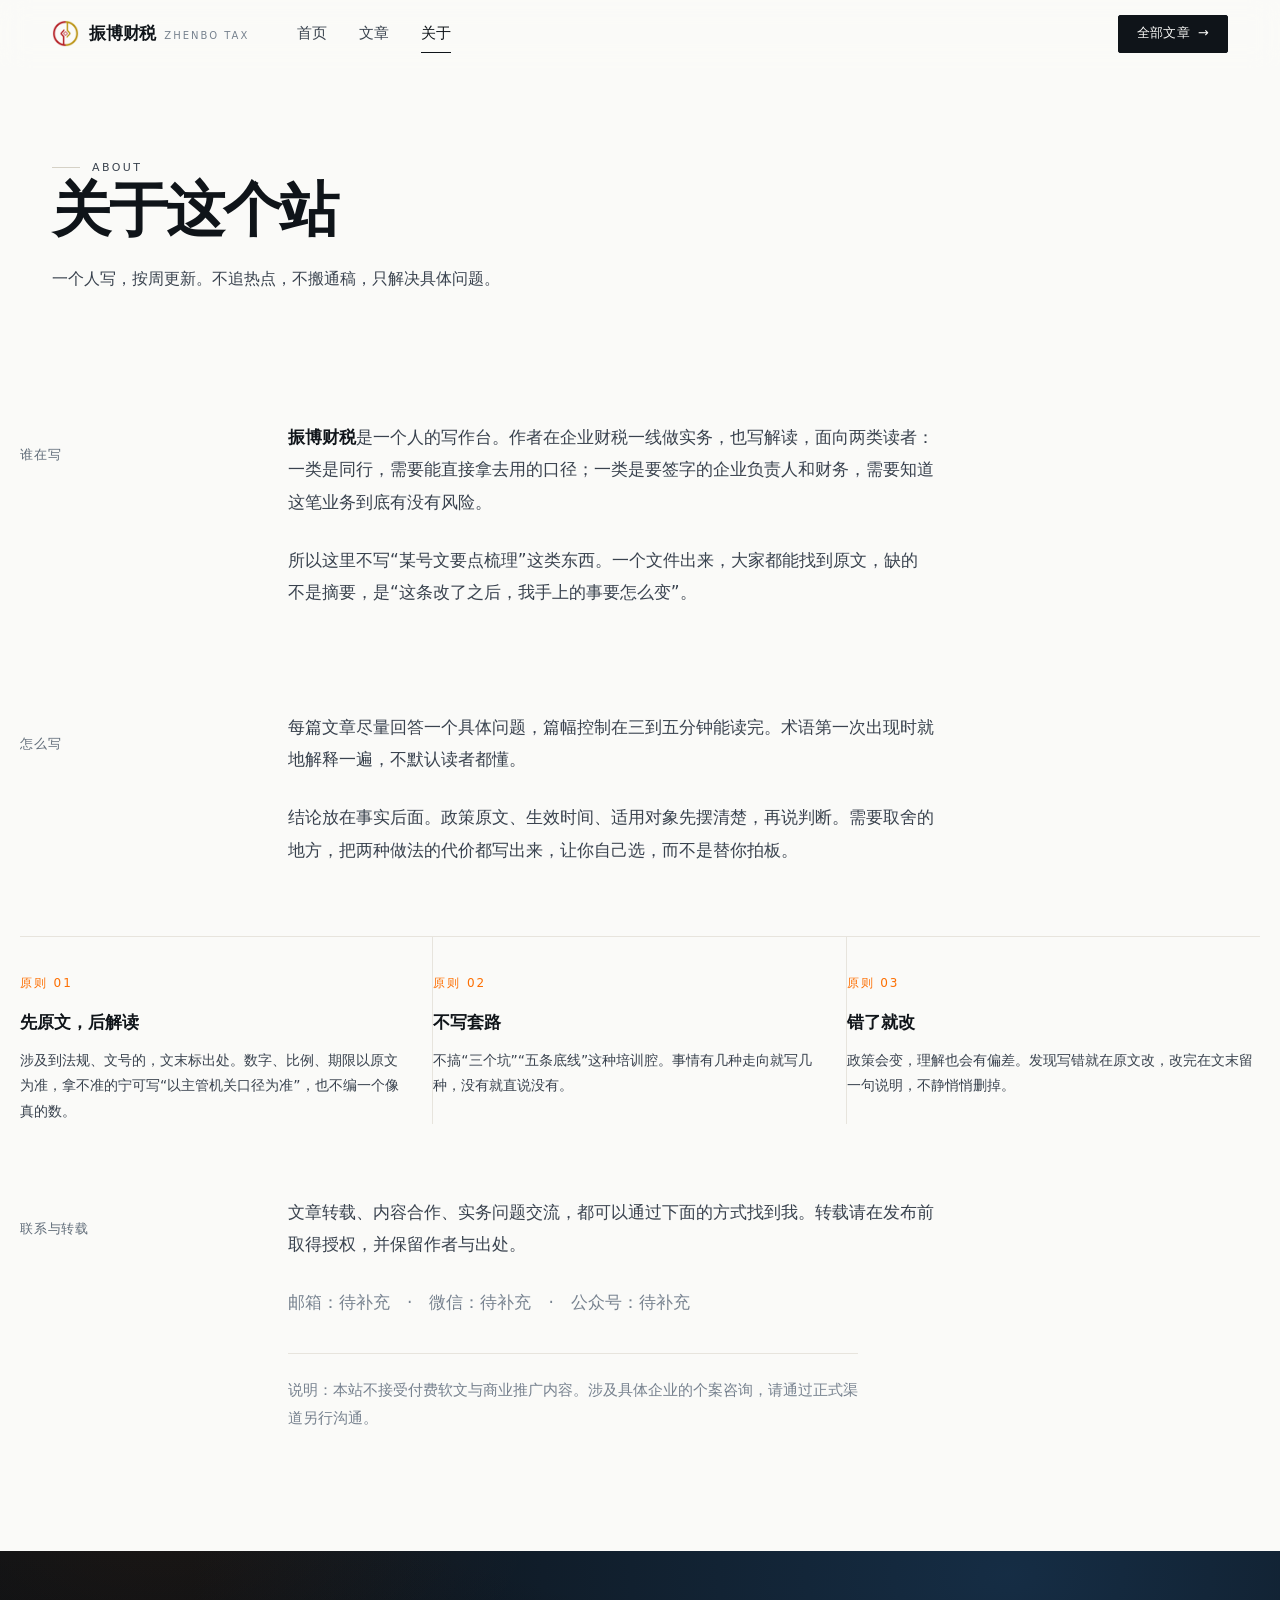
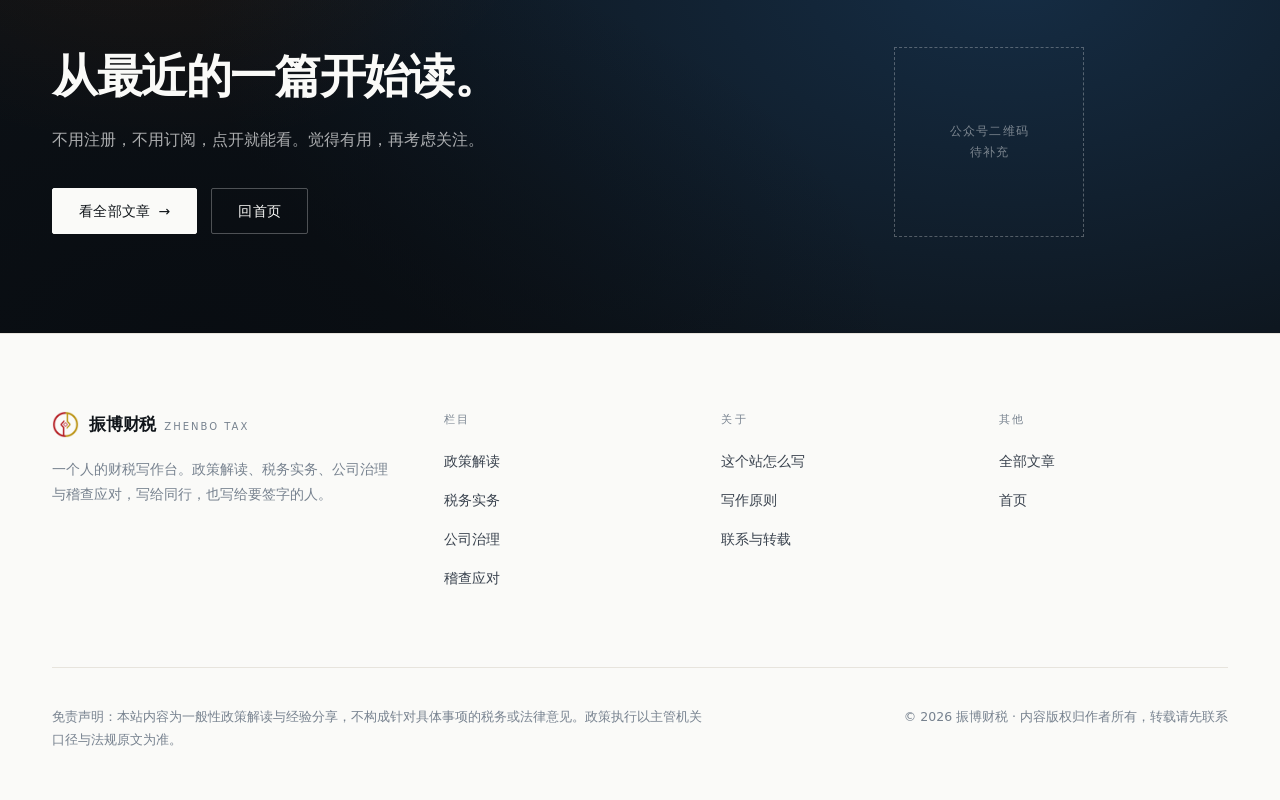
==== about.html @ f6f030d8 "Add files via upload" ====
<!DOCTYPE html>
<html lang="zh-CN">
<head>
<meta charset="UTF-8">
<meta name="viewport" content="width=device-width, initial-scale=1">
<title>关于 · 振博财税</title>
<meta name="description" content="振博财税是一个人的财税写作台。写什么、怎么写、为什么这么写。">
<meta name="theme-color" content="#FAFAF8">
<link rel="stylesheet" href="style.css">
<link rel="icon" type="image/png" href="bin/logo.png">
</head>
<body>

<header class="nav" id="nav">
  <div class="wrap nav-in">
    <a class="brand" href="index.html" aria-label="振博财税首页">
      <img class="brand-mark" src="bin/logo.png" alt="" width="26" height="26" decoding="async">
      <span class="brand-text">振博财税<em>Zhenbo Tax</em></span>
    </a>
    <nav class="nav-links" id="navLinks" aria-label="主导航">
      <a href="index.html">首页</a>
      <a href="articles.html">文章</a>
      <a href="about.html" class="is-active">关于</a>
    </nav>
    <div class="nav-act">
      <a class="btn btn-sm" href="articles.html">全部文章<span class="arw" aria-hidden="true">→</span></a>
      <button class="burger" id="burger" aria-label="打开菜单" aria-expanded="false" aria-controls="navLinks">
        <span></span><span></span>
      </button>
    </div>
  </div>
</header>

<main>
  <section class="page-head">
    <div class="wrap">
      <p class="eyebrow">About</p>
      <h1>关于这个站</h1>
      <p>一个人写，按周更新。不追热点，不搬通稿，只解决具体问题。</p>
    </div>
  </section>

  <div class="wrap section-tight">
    <div class="about-grid">
      <p class="sec-label">谁在写</p>
      <div class="about-body">
        <p><strong>振博财税</strong>是一个人的写作台。作者在企业财税一线做实务，也写解读，面向两类读者：一类是同行，需要能直接拿去用的口径；一类是要签字的企业负责人和财务，需要知道这笔业务到底有没有风险。</p>
        <p>所以这里不写“某号文要点梳理”这类东西。一个文件出来，大家都能找到原文，缺的不是摘要，是“这条改了之后，我手上的事要怎么变”。</p>
      </div>
    </div>

    <div class="about-grid" style="margin-top:56px;">
      <p class="sec-label">怎么写</p>
      <div class="about-body">
        <p>每篇文章尽量回答一个具体问题，篇幅控制在三到五分钟能读完。术语第一次出现时就地解释一遍，不默认读者都懂。</p>
        <p>结论放在事实后面。政策原文、生效时间、适用对象先摆清楚，再说判断。需要取舍的地方，把两种做法的代价都写出来，让你自己选，而不是替你拍板。</p>
      </div>
    </div>

    <div class="rules">
      <div class="rule reveal">
        <p class="k">原则 01</p>
        <h3>先原文，后解读</h3>
        <p>涉及到法规、文号的，文末标出处。数字、比例、期限以原文为准，拿不准的宁可写“以主管机关口径为准”，也不编一个像真的数。</p>
      </div>
      <div class="rule reveal">
        <p class="k">原则 02</p>
        <h3>不写套路</h3>
        <p>不搞“三个坑”“五条底线”这种培训腔。事情有几种走向就写几种，没有就直说没有。</p>
      </div>
      <div class="rule reveal">
        <p class="k">原则 03</p>
        <h3>错了就改</h3>
        <p>政策会变，理解也会有偏差。发现写错就在原文改，改完在文末留一句说明，不静悄悄删掉。</p>
      </div>
    </div>
  </div>

  <div class="wrap section-tight" style="padding-top:0;">
    <div class="about-grid">
      <p class="sec-label">联系与转载</p>
      <div class="about-body">
        <p>文章转载、内容合作、实务问题交流，都可以通过下面的方式找到我。转载请在发布前取得授权，并保留作者与出处。</p>
        <p style="color:#77828F;">邮箱：待补充　·　微信：待补充　·　公众号：待补充</p>
        <p style="font-size:15px;color:#77828F;border-top:1px solid #E7E4DD;padding-top:22px;margin-top:34px;">说明：本站不接受付费软文与商业推广内容。涉及具体企业的个案咨询，请通过正式渠道另行沟通。</p>
      </div>
    </div>
  </div>

  <section class="cta">
    <div class="wrap cta-grid">
      <div>
        <h2>从最近的一篇开始读。</h2>
        <p>不用注册，不用订阅，点开就能看。觉得有用，再考虑关注。</p>
        <div class="hero-acts">
          <a class="btn" href="articles.html">看全部文章<span class="arw" aria-hidden="true">→</span></a>
          <a class="btn btn-ghost" href="index.html">回首页</a>
        </div>
      </div>
      <div>
        <div class="qr-slot">公众号二维码<br>待补充</div>
      </div>
    </div>
  </section>
</main>

<footer class="footer">
  <div class="wrap">
    <div class="foot-grid">
      <div class="foot-brand">
        <a class="brand" href="index.html">
          <img class="brand-mark" src="bin/logo.png" alt="" width="26" height="26" decoding="async">
          <span class="brand-text">振博财税<em>Zhenbo Tax</em></span>
        </a>
        <p>一个人的财税写作台。政策解读、税务实务、公司治理与稽查应对，写给同行，也写给要签字的人。</p>
      </div>
      <div class="foot-col">
        <h4>栏目</h4>
        <ul>
          <li><a href="articles.html">政策解读</a></li>
          <li><a href="articles.html">税务实务</a></li>
          <li><a href="articles.html">公司治理</a></li>
          <li><a href="articles.html">稽查应对</a></li>
        </ul>
      </div>
      <div class="foot-col">
        <h4>关于</h4>
        <ul>
          <li><a href="about.html">这个站怎么写</a></li>
          <li><a href="about.html">写作原则</a></li>
          <li><a href="about.html">联系与转载</a></li>
        </ul>
      </div>
      <div class="foot-col">
        <h4>其他</h4>
        <ul>
          <li><a href="articles.html">全部文章</a></li>
          <li><a href="index.html">首页</a></li>
        </ul>
      </div>
    </div>
    <div class="foot-bottom">
      <p class="disc">免责声明：本站内容为一般性政策解读与经验分享，不构成针对具体事项的税务或法律意见。政策执行以主管机关口径与法规原文为准。</p>
      <p>© 2026 振博财税 · 内容版权归作者所有，转载请先联系</p>
    </div>
  </div>
</footer>

<script src="script.js"></script>
</body>
</html>
---- style.css ----
/* ============================================================
   振博财税 · 设计系统
   风格参照字节跳动官网：全屏大字、超宽留白、硬边卡片、细线分隔
   零外部依赖：系统字体栈 + 本地 SVG，无 CDN
   ============================================================ */

:root {
  --ink: #0F1419;
  --ink-2: #39424E;
  --muted: #77828F;
  --paper: #FAFAF8;
  --white: #FFFFFF;
  --line: #E7E4DD;
  --line-2: #D5D1C6;
  --blue: #2E5D92;
  --blue-d: #1F456F;
  --orange: #FD6F02;
  --max: 1240px;
  --nav-h: 68px;
  --ease: cubic-bezier(.22, .61, .36, 1);
  --ease-out: cubic-bezier(.16, 1, .3, 1);
  --spring: cubic-bezier(.34, 1.56, .64, 1);
  --sans: "PingFang SC", "HarmonyOS Sans SC", "Source Han Sans SC", "Microsoft YaHei", system-ui, -apple-system, sans-serif;
  --serif: "Songti SC", "Noto Serif SC", "Source Han Serif SC", "SimSun", serif;
}

*, *::before, *::after { box-sizing: border-box; }

html {
  -webkit-text-size-adjust: 100%;
  scroll-behavior: smooth;
}

body {
  margin: 0;
  background: var(--paper);
  color: var(--ink);
  font-family: var(--sans);
  font-size: 16px;
  line-height: 1.75;
  -webkit-font-smoothing: antialiased;
  text-rendering: optimizeLegibility;
}

img { max-width: 100%; display: block; border: 0; }
a { color: inherit; text-decoration: none; }
button { font: inherit; color: inherit; }
::selection { background: var(--ink); color: var(--paper); }

/* 断行策略：标题均分两行，正文避免末行只剩一两个字（孤字行） */
h1, h2, h3, .sec-title, .read-title, .card h3 { text-wrap: balance; }
p, .lede, .sec-desc, .hero-lede, .page-head p, .cta p, .about-body p, .prose > p { text-wrap: pretty; }

.wrap { max-width: var(--max); margin: 0 auto; padding: 0 32px; }
.sr-only {
  position: absolute; width: 1px; height: 1px; padding: 0; margin: -1px;
  overflow: hidden; clip: rect(0 0 0 0); white-space: nowrap; border: 0;
}

/* ---------- 导航 ---------- */
.nav {
  position: fixed; inset: 0 0 auto 0; z-index: 90;
  height: var(--nav-h);
  background: rgba(250, 250, 248, .82);
  -webkit-backdrop-filter: saturate(180%) blur(14px);
  backdrop-filter: saturate(180%) blur(14px);
  border-bottom: 1px solid transparent;
  transition: border-color .3s var(--ease), background .3s var(--ease);
}
.nav.is-solid { border-bottom-color: var(--line); background: rgba(250, 250, 248, .95); }
.nav-in { height: 100%; display: flex; align-items: center; gap: 40px; }

.brand { display: flex; align-items: center; gap: 10px; flex: 0 0 auto; }
.brand-mark { width: 27px; height: 27px; flex: 0 0 auto; object-fit: contain; }
.brand-text {
  display: flex; align-items: baseline; gap: 8px;
  font-size: 17px; font-weight: 600; letter-spacing: -.01em;
}
.brand-text em {
  font-style: normal; font-size: 10px; font-weight: 500;
  letter-spacing: .2em; color: var(--muted); text-transform: uppercase;
}

.nav-links { display: flex; align-items: center; gap: 32px; margin-left: 8px; }
.nav-links a {
  position: relative; font-size: 15px; color: var(--ink-2);
  padding: 4px 0; transition: color .2s var(--ease);
}
.nav-links a::after {
  content: ""; position: absolute; left: 0; right: 0; bottom: -2px; height: 1px;
  background: var(--ink); transform: scaleX(0); transform-origin: left;
  transition: transform .35s var(--ease);
}
.nav-links a:hover { color: var(--ink); }
.nav-links a:hover::after, .nav-links a.is-active::after { transform: scaleX(1); }
.nav-links a.is-active { color: var(--ink); font-weight: 500; }

.nav-act { margin-left: auto; display: flex; align-items: center; gap: 14px; }

/* ---------- 按钮 ---------- */
.btn {
  display: inline-flex; align-items: center; justify-content: center; gap: 8px;
  height: 46px; padding: 0 26px; border: 1px solid var(--ink); border-radius: 2px;
  background: var(--ink); color: var(--paper);
  font-size: 14px; font-weight: 500; letter-spacing: .02em; cursor: pointer;
  transition: background .25s var(--ease), color .25s var(--ease), border-color .25s var(--ease);
}
.btn:hover { background: var(--blue); border-color: var(--blue); color: #fff; }
.btn-ghost { background: transparent; border-color: var(--line-2); color: var(--ink); }
.btn-ghost:hover { background: transparent; border-color: var(--ink); color: var(--ink); }
.btn-sm { height: 38px; padding: 0 18px; font-size: 13px; }
.btn .arw { transition: transform .3s var(--ease); }
.btn:hover .arw { transform: translateX(3px); }

.burger {
  display: none; width: 40px; height: 40px; padding: 0; border: 0; background: none;
  cursor: pointer; align-items: center; justify-content: center; flex-direction: column; gap: 5px;
}
.burger span { display: block; width: 18px; height: 1.5px; background: var(--ink); transition: transform .3s var(--ease); }
.burger[aria-expanded="true"] span:first-child { transform: translateY(3.25px) rotate(45deg); }
.burger[aria-expanded="true"] span:last-child { transform: translateY(-3.25px) rotate(-45deg); }

/* ---------- 首屏 ---------- */
.hero { padding-top: var(--nav-h); position: relative; overflow: hidden; }
.hero-grid {
  display: grid; grid-template-columns: minmax(0, 1.12fr) minmax(0, .88fr);
  gap: 72px; align-items: center;
  padding: 88px 0 72px;
}
.eyebrow {
  display: flex; align-items: center; gap: 12px;
  font-size: 11px; font-weight: 500; letter-spacing: .22em;
  text-transform: uppercase; color: var(--muted); margin: 0 0 26px;
}
.eyebrow::before { content: ""; width: 28px; height: 1px; background: var(--line-2); }

h1.hero-title {
  margin: 0 0 30px;
  font-size: clamp(40px, 5.8vw, 78px);
  line-height: 1.16;
  letter-spacing: -.02em;
  font-weight: 600;
  text-wrap: balance;
}
.hero-title .accent { color: var(--blue); }
.hero-lede {
  margin: 0 0 40px; max-width: 30em;
  font-size: clamp(16px, 1.35vw, 18px); line-height: 1.85; color: var(--ink-2);
}
.hero-acts { display: flex; flex-wrap: wrap; gap: 14px; }

.hero-art { position: relative; }
.hero-art svg { width: 100%; height: auto; }

/* 首屏深色面板：程序生成网格渐变底 + 极慢漂移 */
.hero-art-panel {
  position: relative; overflow: hidden;
  aspect-ratio: 560 / 620;
  background: #1B3E62;
}
.hero-art-panel .mesh {
  position: absolute; inset: -10%;
  background: url("bin/mesh-navy.svg") center / cover no-repeat;
  animation: mesh-drift 72s ease-in-out infinite alternate;
  will-change: transform;
}
.hero-art-panel svg { position: relative; display: block; }
@keyframes mesh-drift {
  from { transform: translate3d(-2.5%, -1.5%, 0) scale(1.02); }
  to { transform: translate3d(2.5%, 2%, 0) scale(1.1); }
}

.hero-foot {
  border-top: 1px solid var(--line);
  display: grid; grid-template-columns: repeat(3, 1fr); gap: 0;
}
.hero-foot a {
  display: flex; gap: 16px; align-items: baseline;
  padding: 26px 24px 26px 0; border-right: 1px solid var(--line);
  transition: background .3s var(--ease);
}
.hero-foot a:last-child { border-right: 0; }
.hero-foot a:hover { background: var(--white); }
.hero-foot .idx {
  font-size: 11px; letter-spacing: .1em; color: var(--muted);
  font-variant-numeric: tabular-nums; flex: 0 0 auto; padding-top: 2px;
}
.hero-foot .txt { font-size: 14px; line-height: 1.6; color: var(--ink-2); }
.hero-foot .tag { display: block; font-size: 11px; letter-spacing: .12em; color: var(--orange); margin-bottom: 4px; }

/* ---------- 通用区块 ---------- */
.section { padding: 104px 0; }
.section-tight { padding: 72px 0; }
.section-line { border-top: 1px solid var(--line); }

.sec-head { display: grid; grid-template-columns: 220px minmax(0, 1fr); gap: 48px; margin-bottom: 56px; }
.sec-label {
  font-size: 12.5px; font-weight: 500; letter-spacing: .06em;
  color: #5F6B78; padding-top: 10px;
}
h2.sec-title {
  margin: 0; font-size: clamp(28px, 3.4vw, 44px); line-height: 1.28;
  letter-spacing: -.02em; font-weight: 600; max-width: 22em;
  text-wrap: balance;
}
.sec-desc { margin: 20px 0 0; color: var(--ink-2); max-width: 37em; font-size: 16px; text-wrap: balance; }

/* ---------- 宣言段 ---------- */
.statement { background: var(--white); border-top: 1px solid var(--line); border-bottom: 1px solid var(--line); }
.statement .lede {
  margin: 0; max-width: 44em;
  font-size: clamp(21px, 2.5vw, 31px); line-height: 1.62; letter-spacing: -.02em;
  color: var(--ink); font-weight: 400;
}
.statement .lede strong { font-weight: 600; }
.statement .lede .dim { color: var(--muted); }

/* ---------- 栏目卡片 ---------- */
.pillars { display: grid; grid-template-columns: repeat(3, 1fr); border-top: 1px solid var(--line); border-left: 1px solid var(--line); }
.pillar {
  position: relative; padding: 40px 34px 44px;
  border-right: 1px solid var(--line); border-bottom: 1px solid var(--line);
  background: var(--paper);
  transition: background .35s var(--ease);
}
.pillar:hover { background: var(--white); }
.pillar .ico { width: 34px; height: 34px; margin-bottom: 26px; color: var(--blue); }
.pillar h3 { margin: 0 0 12px; font-size: 20px; font-weight: 600; letter-spacing: -.015em; }
.pillar p { margin: 0; font-size: 14.5px; line-height: 1.8; color: var(--ink-2); }
.pillar .num {
  position: absolute; top: 34px; right: 34px;
  font-size: 11px; letter-spacing: .1em; color: var(--line-2);
  font-variant-numeric: tabular-nums;
}
.pillar .go {
  display: inline-flex; align-items: center; gap: 6px; margin-top: 26px;
  font-size: 13px; color: var(--muted); transition: color .25s var(--ease);
}
.pillar:hover .go { color: var(--blue); }

/* ---------- 数据条 ---------- */
.stats { background: var(--ink); color: var(--paper); }
.stats-grid { display: grid; grid-template-columns: repeat(4, 1fr); }
.stat { padding: 64px 32px 64px 0; border-right: 1px solid rgba(255, 255, 255, .12); }
.stat:last-child { border-right: 0; padding-right: 0; }
.stat .v {
  font-size: clamp(34px, 4vw, 52px); font-weight: 600; letter-spacing: -.04em;
  line-height: 1; font-variant-numeric: tabular-nums;
}
.stat .v em {
  font-style: normal; font-size: .44em; font-weight: 400; letter-spacing: 0;
  margin-left: .3em; color: rgba(255, 255, 255, .62); vertical-align: baseline;
}
.stat .k { margin-top: 16px; font-size: 13px; letter-spacing: .04em; color: rgba(255, 255, 255, .62); }

/* ---------- 文章卡片 ---------- */
.cards { display: grid; grid-template-columns: repeat(3, 1fr); gap: 40px 32px; }
.card { display: block; }
.card .thumb {
  position: relative; overflow: hidden; background: #EFEDE6;
  aspect-ratio: 16 / 10; margin-bottom: 20px;
}
.card .thumb img {
  width: 100%; height: 100%; object-fit: cover;
  transition: transform .8s var(--ease);
}
.card:hover .thumb img { transform: scale(1.035); }
.card .meta {
  display: flex; align-items: center; gap: 10px;
  font-size: 12px; color: var(--muted); letter-spacing: .04em; margin-bottom: 10px;
}
.card .meta .cat { color: var(--blue); font-weight: 500; }
.card .meta .dot { width: 3px; height: 3px; background: var(--line-2); border-radius: 50%; }
.card h3 {
  margin: 0; font-size: 19px; line-height: 1.5; font-weight: 600; letter-spacing: -.015em;
  transition: color .25s var(--ease);
}
.card:hover h3 { color: var(--blue); }
.card p { margin: 10px 0 0; font-size: 14px; line-height: 1.75; color: var(--ink-2); }

.sec-more { margin-top: 56px; display: flex; justify-content: center; }

/* ---------- 深色 CTA ---------- */
.cta {
  background: #0C1116 url("bin/mesh-ink.svg") center / cover no-repeat;
  color: var(--paper); padding: 96px 0;
}
.cta-grid { display: grid; grid-template-columns: minmax(0, 1.4fr) minmax(0, .6fr); gap: 64px; align-items: center; }
.cta h2 {
  margin: 0 0 22px; font-size: clamp(28px, 3.6vw, 46px);
  line-height: 1.2; letter-spacing: -.03em; font-weight: 600;
}
.cta p { margin: 0 0 34px; color: rgba(255, 255, 255, .66); max-width: 32em; }
.cta .btn { background: var(--paper); color: var(--ink); border-color: var(--paper); }
.cta .btn:hover { background: var(--orange); border-color: var(--orange); color: #fff; }
.cta .btn-ghost { background: transparent; color: var(--paper); border-color: rgba(255, 255, 255, .28); }
.cta .btn-ghost:hover { border-color: var(--paper); background: transparent; color: var(--paper); }
.qr-slot {
  border: 1px dashed rgba(255, 255, 255, .28); aspect-ratio: 1; max-width: 190px;
  display: flex; align-items: center; justify-content: center;
  font-size: 12px; color: rgba(255, 255, 255, .45); letter-spacing: .1em; text-align: center; padding: 16px;
}

/* ---------- 页脚 ---------- */
.footer { background: var(--paper); border-top: 1px solid var(--line); padding: 76px 0 36px; }
.foot-grid { display: grid; grid-template-columns: minmax(0, 1.5fr) repeat(3, minmax(0, 1fr)); gap: 48px; }
.foot-brand .brand { margin-bottom: 18px; }
.foot-brand p { margin: 0; font-size: 13.5px; color: var(--muted); max-width: 26em; line-height: 1.85; }
.foot-col h4 {
  margin: 0 0 18px; font-size: 11px; font-weight: 500; letter-spacing: .2em;
  text-transform: uppercase; color: var(--muted);
}
.foot-col ul { list-style: none; margin: 0; padding: 0; }
.foot-col li { margin-bottom: 11px; }
.foot-col a { font-size: 14px; color: var(--ink-2); transition: color .25s var(--ease); }
.foot-col a:hover { color: var(--blue); }
.foot-bottom {
  margin-top: 64px; padding-top: 26px; border-top: 1px solid var(--line);
  display: flex; flex-wrap: wrap; gap: 16px 32px; justify-content: space-between;
  font-size: 12.5px; color: var(--muted); line-height: 1.8;
}
.foot-bottom .disc { max-width: 52em; }

/* ---------- 列表页 ---------- */
.page-head { padding: calc(var(--nav-h) + 90px) 0 56px; }
.page-head h1 {
  margin: 0 0 22px; font-size: clamp(34px, 4.6vw, 60px);
  line-height: 1.12; letter-spacing: -.035em; font-weight: 600;
}
.page-head p { margin: 0; max-width: 36em; color: var(--ink-2); }

.filters {
  display: flex; flex-wrap: wrap; gap: 10px; padding: 26px 0;
  border-top: 1px solid var(--line); border-bottom: 1px solid var(--line);
  margin-bottom: 56px;
}
.chip {
  height: 34px; padding: 0 16px; border: 1px solid var(--line-2); border-radius: 999px;
  background: transparent; color: var(--ink-2); font-size: 13px; cursor: pointer;
  transition: all .25s var(--ease);
}
.chip:hover { border-color: var(--ink); color: var(--ink); }
.chip.is-on { background: var(--ink); border-color: var(--ink); color: var(--paper); }
.list-grid { display: grid; grid-template-columns: repeat(2, 1fr); gap: 56px 40px; }

/* ---------- 文章页 ---------- */
.reading { padding: calc(var(--nav-h) + 84px) 0 0; }
.read-head { max-width: 690px; margin: 0 auto; text-align: left; }
.crumb { font-size: 12.5px; color: var(--muted); letter-spacing: .04em; margin-bottom: 26px; }
.crumb a:hover { color: var(--blue); }
.crumb span { margin: 0 8px; color: var(--line-2); }
h1.read-title {
  margin: 0 0 24px; font-size: clamp(27px, 3vw, 38px);
  line-height: 1.36; letter-spacing: -.015em; font-weight: 600;
  text-wrap: balance;
}
.read-meta {
  display: flex; flex-wrap: wrap; gap: 10px 22px; align-items: center;
  font-size: 13px; color: var(--muted); padding-bottom: 28px;
  border-bottom: 1px solid var(--line);
}
.read-meta .cat { color: var(--blue); font-weight: 500; }
.read-cover { max-width: 690px; margin: 40px auto 0; }
.read-cover img { width: 100%; height: auto; aspect-ratio: 16 / 9; object-fit: cover; }

/* ---------- 正文：摘要卡 + 编号小节 + 要点列表 ---------- */
.prose {
  max-width: 690px; margin: 56px auto 0;
  font-family: var(--sans); font-size: 17px; line-height: 1.95; letter-spacing: .012em; color: #20262E;
  counter-reset: sec;
}
.prose > p { margin: 0 0 26px; }

/* 导语做成摘要卡：浅底 + 左侧橙线，把"这一段是总纲"讲清楚 */
.prose .lead {
  margin: 0 0 44px;
  padding: 28px 30px 28px 32px;
  background: var(--white);
  border-left: 3px solid var(--orange);
  font-size: 17.5px; line-height: 1.85; color: var(--ink);
}
.prose .lead p { margin: 0; }

/* 小标题自动编号，和首页栏目卡的 01/02/03 同一套语言 */
.prose h2 {
  font-family: var(--sans); font-size: 22px; font-weight: 600; letter-spacing: -.015em;
  margin: 66px 0 22px; line-height: 1.45;
  counter-increment: sec;
}
.prose h2::before {
  content: counter(sec, decimal-leading-zero);
  display: block;
  font-size: 11px; font-weight: 500; letter-spacing: .2em;
  color: var(--orange); margin-bottom: 12px;
  font-variant-numeric: tabular-nums;
}
.prose h3 { font-family: var(--sans); font-size: 17px; font-weight: 600; margin: 38px 0 12px; }

/* 并列要点：细线分行 + 蓝色序号，把"一，二，三"从段落里解放出来 */
.prose .points {
  list-style: none; margin: 30px 0 36px; padding: 0;
  counter-reset: pt; border-top: 1px solid var(--line-2);
}
.prose .points li {
  counter-increment: pt; position: relative;
  padding: 20px 0 20px 52px;
  border-bottom: 1px solid var(--line);
  font-size: 16.5px; line-height: 1.85; margin: 0;
}
.prose .points li::before {
  content: counter(pt, decimal-leading-zero);
  position: absolute; left: 0; top: 22px;
  font-size: 12px; font-weight: 500; letter-spacing: .06em;
  color: var(--blue); font-variant-numeric: tabular-nums;
}
.prose .points li strong { font-weight: 600; }

/* 文末要点卡 */
.keypoints {
  margin: 60px 0 0; padding: 30px 32px 26px;
  background: var(--white); border: 1px solid var(--line);
}
.keypoints .kp-label {
  margin: 0 0 16px; font-size: 12.5px; font-weight: 600;
  letter-spacing: .06em; color: var(--orange);
}
.keypoints ul { list-style: none; margin: 0; padding: 0; }
.keypoints li {
  position: relative; padding-left: 18px; margin: 0 0 12px;
  font-size: 15.5px; line-height: 1.8; color: var(--ink-2);
}
.keypoints li:last-child { margin-bottom: 0; }
.keypoints li::before {
  content: ""; position: absolute; left: 0; top: 11px;
  width: 6px; height: 1px; background: var(--line-2);
}

.prose blockquote {
  margin: 44px 0; padding: 2px 0 2px 26px; border-left: 2px solid var(--orange);
  font-size: 17.5px; color: var(--ink-2);
}
.prose blockquote p { margin: 0; }
.prose table {
  width: 100%; border-collapse: collapse; margin: 34px 0 38px;
  font-family: var(--sans); font-size: 14.5px; line-height: 1.7;
  border-top: 1.5px solid var(--ink); border-bottom: 1.5px solid var(--ink);
}
.prose th, .prose td { text-align: left; padding: 14px 18px 14px 0; border-bottom: 1px solid var(--line); vertical-align: top; }
.prose th { font-weight: 500; font-size: 12px; letter-spacing: .08em; color: var(--muted); padding-top: 12px; padding-bottom: 12px; }
.prose tr:last-child td { border-bottom: 0; }
.prose tr:last-child th { border-bottom: 0; }
.prose strong { font-weight: 600; }
.prose .note {
  font-family: var(--sans); font-size: 13.5px; color: var(--muted);
  border-top: 1px solid var(--line); padding-top: 18px; margin-top: 46px; line-height: 1.85;
}

.read-foot { max-width: 720px; margin: 72px auto 0; padding-top: 36px; border-top: 1px solid var(--line); }
.tags { display: flex; flex-wrap: wrap; gap: 8px; margin-bottom: 40px; }
.tag-pill {
  font-size: 12px; color: var(--ink-2); border: 1px solid var(--line);
  padding: 5px 12px; border-radius: 999px;
}
.next-read { display: grid; grid-template-columns: 1fr 1fr; gap: 24px; }
.next-read a {
  border: 1px solid var(--line); padding: 26px 28px; background: var(--white);
  transition: border-color .3s var(--ease);
}
.next-read a:hover { border-color: var(--ink); }
.next-read .lbl { display: block; font-size: 11px; letter-spacing: .18em; color: var(--muted); margin-bottom: 10px; }
.next-read .ttl { font-size: 16px; font-weight: 600; line-height: 1.55; }

/* ---------- 关于页 ---------- */
.about-grid { display: grid; grid-template-columns: 220px minmax(0, 1fr); gap: 48px; padding: 0 0 20px; }
.about-body p { margin: 0 0 26px; font-size: 17px; line-height: 1.9; color: var(--ink-2); max-width: 38em; }
.about-body p strong { color: var(--ink); font-weight: 600; }
.rules { display: grid; grid-template-columns: repeat(3, 1fr); gap: 0; border-top: 1px solid var(--line); margin-top: 24px; }
.rule { padding: 36px 32px 0 0; border-right: 1px solid var(--line); }
.rule:last-child { border-right: 0; padding-right: 0; }
.rule .k { font-size: 12px; letter-spacing: .16em; color: var(--orange); margin-bottom: 14px; }
.rule h3 { margin: 0 0 10px; font-size: 17px; font-weight: 600; }
.rule p { margin: 0; font-size: 14px; color: var(--ink-2); line-height: 1.8; }

/* ---------- 动效 ---------- */
/* 滚动显现 + 错峰：--d 由脚本按兄弟顺序写入 */
.reveal {
  opacity: 0; transform: translateY(22px);
  transition: opacity .85s var(--ease-out), transform .85s var(--ease-out);
  transition-delay: var(--d, 0ms);
}
.reveal.in { opacity: 1; transform: none; }

/* 悬停上浮 */
.card { transition: transform .5s var(--ease-out); }
.card:hover { transform: translateY(-4px); }

/* 鼠标聚光灯：柔光跟随光标，只给栏目卡片 */
.pillar { overflow: hidden; }
.pillar::after {
  content: ""; position: absolute; inset: 0; pointer-events: none; opacity: 0;
  background: radial-gradient(280px circle at var(--mx, 50%) var(--my, 50%), rgba(46, 93, 146, .09), transparent 62%);
  transition: opacity .45s var(--ease-out);
}
.pillar:hover::after { opacity: 1; }

/* 磁吸按钮 + 按压回弹 */
.btn { transition: background .25s var(--ease), color .25s var(--ease), border-color .25s var(--ease), transform .5s var(--spring); }
.btn:active { transform: scale(.975); }
.btn[data-magnetic] {
  transform: translate3d(var(--tx, 0px), var(--ty, 0px), 0) scale(var(--sc, 1));
  will-change: transform;
}
.btn[data-magnetic]:active { --sc: .97; }

/* 视差：首屏面板的线条层随滚动做轻微反向位移 */
.hero-art-panel svg { will-change: transform; }

@media (prefers-reduced-motion: reduce) {
  html { scroll-behavior: auto; }
  .reveal { opacity: 1; transform: none; transition: none; }
  .card, .card:hover { transform: none; transition: none; }
  .card .thumb img { transition: none; }
  .pillar::after { display: none; }
  .btn, .btn:active, .btn[data-magnetic] { transform: none; transition: background .2s linear; }
  .hero-art-panel .mesh { animation: none; }
  .hero-art-panel svg { transform: none !important; }
}

/* ---------- 响应式 ---------- */
@media (max-width: 1080px) {
  .hero-grid { grid-template-columns: 1fr; gap: 48px; padding: 64px 0 56px; }
  .hero-art { max-width: 440px; }
  .sec-head { grid-template-columns: 1fr; gap: 12px; }
  .sec-label { padding-top: 0; }
  .pillars { grid-template-columns: repeat(2, 1fr); }
  .cards, .list-grid { grid-template-columns: repeat(2, 1fr); }
  .stats-grid { grid-template-columns: repeat(2, 1fr); }
  .stat { padding: 44px 24px 44px 0; }
  .stat:nth-child(2n) { border-right: 0; }
  .about-grid { grid-template-columns: 1fr; gap: 8px; }
  .cta-grid { grid-template-columns: 1fr; gap: 40px; }
  .foot-grid { grid-template-columns: 1fr 1fr; gap: 40px; }
}

@media (max-width: 720px) {
  .wrap { padding: 0 20px; }
  .nav-in { gap: 16px; }
  .nav-links {
    position: fixed; inset: var(--nav-h) 0 auto 0;
    flex-direction: column; align-items: flex-start; gap: 0;
    background: var(--paper); border-bottom: 1px solid var(--line);
    padding: 8px 20px 20px; transform: translateY(-8px);
    opacity: 0; pointer-events: none; transition: opacity .25s var(--ease), transform .25s var(--ease);
  }
  .nav-links.is-open { opacity: 1; transform: none; pointer-events: auto; }
  .nav-links a { width: 100%; padding: 14px 0; border-bottom: 1px solid var(--line); font-size: 16px; }
  .nav-links a::after { display: none; }
  .brand-text em { display: none; }
  .nav-act .btn { display: none; }
  .burger { display: flex; }

  .section { padding: 68px 0; }
  .section-tight { padding: 52px 0; }
  .hero-foot { grid-template-columns: 1fr; }
  .hero-foot a { border-right: 0; border-bottom: 1px solid var(--line); padding: 20px 0; }
  .hero-foot a:last-child { border-bottom: 0; }
  .pillars { grid-template-columns: 1fr; }
  .cards, .list-grid { grid-template-columns: 1fr; gap: 40px; }
  .stats-grid { grid-template-columns: 1fr; }
  .stat { border-right: 0; border-bottom: 1px solid rgba(255,255,255,.12); padding: 32px 0; }
  .stat:last-child { border-bottom: 0; }
  .rules { grid-template-columns: 1fr; }
  .rule { border-right: 0; border-bottom: 1px solid var(--line); padding: 28px 0; }
  .rule:last-child { border-bottom: 0; }
  .foot-grid { grid-template-columns: 1fr; gap: 32px; }
  .next-read { grid-template-columns: 1fr; }
  .prose { font-size: 17px; line-height: 1.95; }
  .prose table { font-size: 13.5px; }
  .prose th, .prose td { padding-right: 10px; }
  .reading { padding-top: calc(var(--nav-h) + 48px); }
  .page-head { padding-top: calc(var(--nav-h) + 56px); }
  .hero-title, h1 { word-break: break-word; }
}
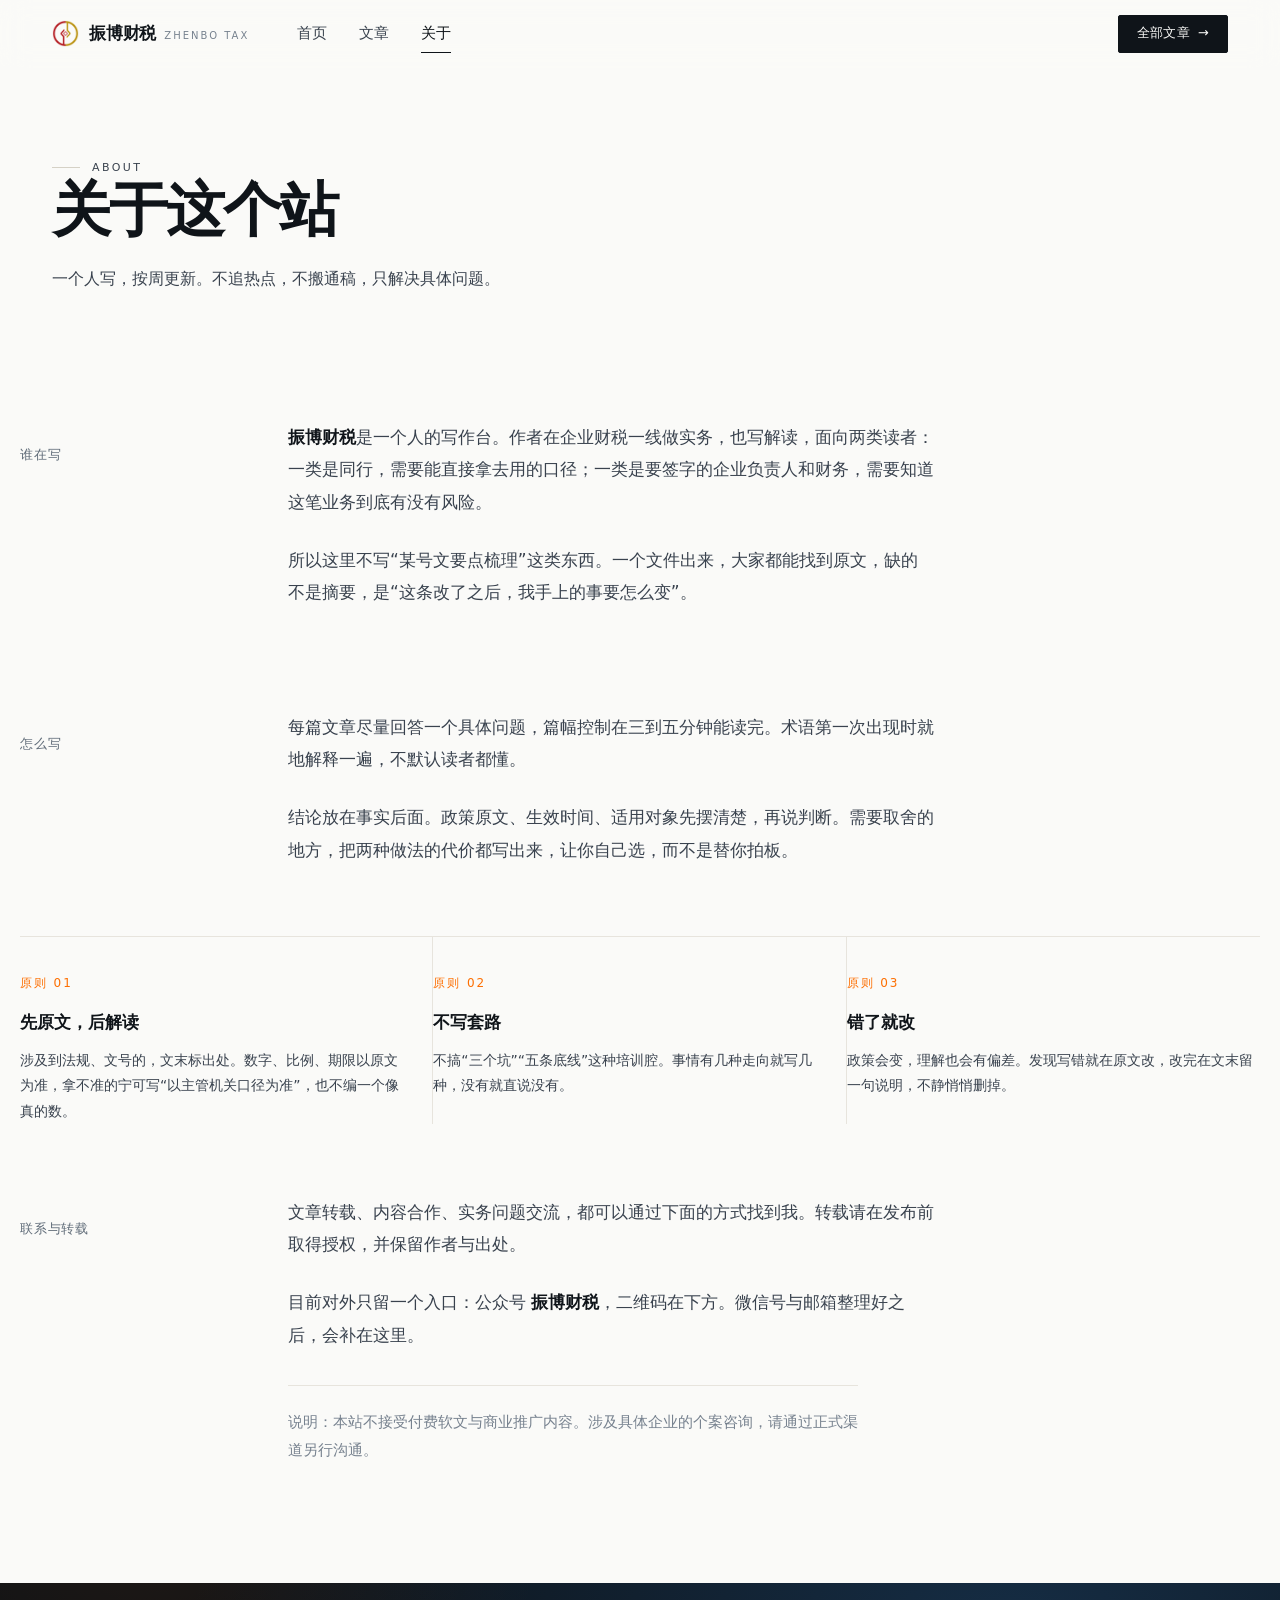
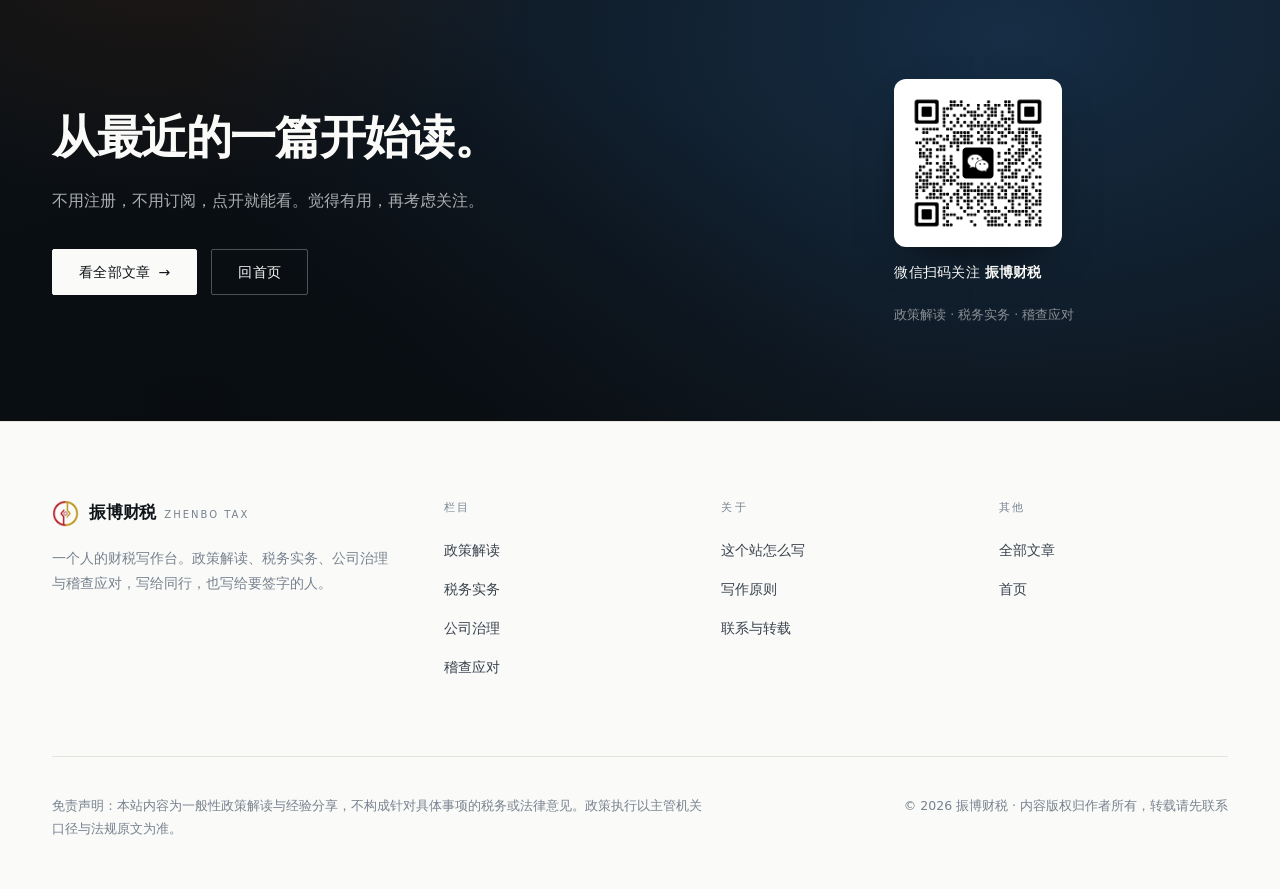
==== commit 3d3714a9: "Add files via upload" ====
--- a/about.html
+++ b/about.html
@@ -1,151 +1,157 @@
-<!DOCTYPE html>
-<html lang="zh-CN">
-<head>
-<meta charset="UTF-8">
-<meta name="viewport" content="width=device-width, initial-scale=1">
-<title>关于 · 振博财税</title>
-<meta name="description" content="振博财税是一个人的财税写作台。写什么、怎么写、为什么这么写。">
-<meta name="theme-color" content="#FAFAF8">
-<link rel="stylesheet" href="style.css">
-<link rel="icon" type="image/png" href="bin/logo.png">
-</head>
-<body>
-
-<header class="nav" id="nav">
-  <div class="wrap nav-in">
-    <a class="brand" href="index.html" aria-label="振博财税首页">
-      <img class="brand-mark" src="bin/logo.png" alt="" width="26" height="26" decoding="async">
-      <span class="brand-text">振博财税<em>Zhenbo Tax</em></span>
-    </a>
-    <nav class="nav-links" id="navLinks" aria-label="主导航">
-      <a href="index.html">首页</a>
-      <a href="articles.html">文章</a>
-      <a href="about.html" class="is-active">关于</a>
-    </nav>
-    <div class="nav-act">
-      <a class="btn btn-sm" href="articles.html">全部文章<span class="arw" aria-hidden="true">→</span></a>
-      <button class="burger" id="burger" aria-label="打开菜单" aria-expanded="false" aria-controls="navLinks">
-        <span></span><span></span>
-      </button>
-    </div>
-  </div>
-</header>
-
-<main>
-  <section class="page-head">
-    <div class="wrap">
-      <p class="eyebrow">About</p>
-      <h1>关于这个站</h1>
-      <p>一个人写，按周更新。不追热点，不搬通稿，只解决具体问题。</p>
-    </div>
-  </section>
-
-  <div class="wrap section-tight">
-    <div class="about-grid">
-      <p class="sec-label">谁在写</p>
-      <div class="about-body">
-        <p><strong>振博财税</strong>是一个人的写作台。作者在企业财税一线做实务，也写解读，面向两类读者：一类是同行，需要能直接拿去用的口径；一类是要签字的企业负责人和财务，需要知道这笔业务到底有没有风险。</p>
-        <p>所以这里不写“某号文要点梳理”这类东西。一个文件出来，大家都能找到原文，缺的不是摘要，是“这条改了之后，我手上的事要怎么变”。</p>
-      </div>
-    </div>
-
-    <div class="about-grid" style="margin-top:56px;">
-      <p class="sec-label">怎么写</p>
-      <div class="about-body">
-        <p>每篇文章尽量回答一个具体问题，篇幅控制在三到五分钟能读完。术语第一次出现时就地解释一遍，不默认读者都懂。</p>
-        <p>结论放在事实后面。政策原文、生效时间、适用对象先摆清楚，再说判断。需要取舍的地方，把两种做法的代价都写出来，让你自己选，而不是替你拍板。</p>
-      </div>
-    </div>
-
-    <div class="rules">
-      <div class="rule reveal">
-        <p class="k">原则 01</p>
-        <h3>先原文，后解读</h3>
-        <p>涉及到法规、文号的，文末标出处。数字、比例、期限以原文为准，拿不准的宁可写“以主管机关口径为准”，也不编一个像真的数。</p>
-      </div>
-      <div class="rule reveal">
-        <p class="k">原则 02</p>
-        <h3>不写套路</h3>
-        <p>不搞“三个坑”“五条底线”这种培训腔。事情有几种走向就写几种，没有就直说没有。</p>
-      </div>
-      <div class="rule reveal">
-        <p class="k">原则 03</p>
-        <h3>错了就改</h3>
-        <p>政策会变，理解也会有偏差。发现写错就在原文改，改完在文末留一句说明，不静悄悄删掉。</p>
-      </div>
-    </div>
-  </div>
-
-  <div class="wrap section-tight" style="padding-top:0;">
-    <div class="about-grid">
-      <p class="sec-label">联系与转载</p>
-      <div class="about-body">
-        <p>文章转载、内容合作、实务问题交流，都可以通过下面的方式找到我。转载请在发布前取得授权，并保留作者与出处。</p>
-        <p style="color:#77828F;">邮箱：待补充　·　微信：待补充　·　公众号：待补充</p>
-        <p style="font-size:15px;color:#77828F;border-top:1px solid #E7E4DD;padding-top:22px;margin-top:34px;">说明：本站不接受付费软文与商业推广内容。涉及具体企业的个案咨询，请通过正式渠道另行沟通。</p>
-      </div>
-    </div>
-  </div>
-
-  <section class="cta">
-    <div class="wrap cta-grid">
-      <div>
-        <h2>从最近的一篇开始读。</h2>
-        <p>不用注册，不用订阅，点开就能看。觉得有用，再考虑关注。</p>
-        <div class="hero-acts">
-          <a class="btn" href="articles.html">看全部文章<span class="arw" aria-hidden="true">→</span></a>
-          <a class="btn btn-ghost" href="index.html">回首页</a>
-        </div>
-      </div>
-      <div>
-        <div class="qr-slot">公众号二维码<br>待补充</div>
-      </div>
-    </div>
-  </section>
-</main>
-
-<footer class="footer">
-  <div class="wrap">
-    <div class="foot-grid">
-      <div class="foot-brand">
-        <a class="brand" href="index.html">
-          <img class="brand-mark" src="bin/logo.png" alt="" width="26" height="26" decoding="async">
-          <span class="brand-text">振博财税<em>Zhenbo Tax</em></span>
-        </a>
-        <p>一个人的财税写作台。政策解读、税务实务、公司治理与稽查应对，写给同行，也写给要签字的人。</p>
-      </div>
-      <div class="foot-col">
-        <h4>栏目</h4>
-        <ul>
-          <li><a href="articles.html">政策解读</a></li>
-          <li><a href="articles.html">税务实务</a></li>
-          <li><a href="articles.html">公司治理</a></li>
-          <li><a href="articles.html">稽查应对</a></li>
-        </ul>
-      </div>
-      <div class="foot-col">
-        <h4>关于</h4>
-        <ul>
-          <li><a href="about.html">这个站怎么写</a></li>
-          <li><a href="about.html">写作原则</a></li>
-          <li><a href="about.html">联系与转载</a></li>
-        </ul>
-      </div>
-      <div class="foot-col">
-        <h4>其他</h4>
-        <ul>
-          <li><a href="articles.html">全部文章</a></li>
-          <li><a href="index.html">首页</a></li>
-        </ul>
-      </div>
-    </div>
-    <div class="foot-bottom">
-      <p class="disc">免责声明：本站内容为一般性政策解读与经验分享，不构成针对具体事项的税务或法律意见。政策执行以主管机关口径与法规原文为准。</p>
-      <p>© 2026 振博财税 · 内容版权归作者所有，转载请先联系</p>
-    </div>
-  </div>
-</footer>
-
-<script src="script.js"></script>
-</body>
-</html>
+<!DOCTYPE html>
+<html lang="zh-CN">
+<head>
+<meta charset="UTF-8">
+<meta name="viewport" content="width=device-width, initial-scale=1">
+<title>关于 · 振博财税</title>
+<meta name="description" content="振博财税是一个人的财税写作台。写什么、怎么写、为什么这么写。">
+<meta name="theme-color" content="#FAFAF8">
+<link rel="stylesheet" href="style.css">
+<link rel="icon" type="image/png" href="bin/logo.png">
+</head>
+<body>
+
+<header class="nav" id="nav">
+  <div class="wrap nav-in">
+    <a class="brand" href="index.html" aria-label="振博财税首页">
+      <img class="brand-mark" src="bin/logo.png" alt="" width="26" height="26" decoding="async">
+      <span class="brand-text">振博财税<em>Zhenbo Tax</em></span>
+    </a>
+    <nav class="nav-links" id="navLinks" aria-label="主导航">
+      <a href="index.html">首页</a>
+      <a href="articles.html">文章</a>
+      <a href="about.html" class="is-active">关于</a>
+    </nav>
+    <div class="nav-act">
+      <a class="btn btn-sm" href="articles.html">全部文章<span class="arw" aria-hidden="true">→</span></a>
+      <button class="burger" id="burger" aria-label="打开菜单" aria-expanded="false" aria-controls="navLinks">
+        <span></span><span></span>
+      </button>
+    </div>
+  </div>
+</header>
+
+<main>
+  <section class="page-head">
+    <div class="wrap">
+      <p class="eyebrow">About</p>
+      <h1>关于这个站</h1>
+      <p>一个人写，按周更新。不追热点，不搬通稿，只解决具体问题。</p>
+    </div>
+  </section>
+
+  <div class="wrap section-tight">
+    <div class="about-grid">
+      <p class="sec-label">谁在写</p>
+      <div class="about-body">
+        <p><strong>振博财税</strong>是一个人的写作台。作者在企业财税一线做实务，也写解读，面向两类读者：一类是同行，需要能直接拿去用的口径；一类是要签字的企业负责人和财务，需要知道这笔业务到底有没有风险。</p>
+        <p>所以这里不写“某号文要点梳理”这类东西。一个文件出来，大家都能找到原文，缺的不是摘要，是“这条改了之后，我手上的事要怎么变”。</p>
+      </div>
+    </div>
+
+    <div class="about-grid" style="margin-top:56px;">
+      <p class="sec-label">怎么写</p>
+      <div class="about-body">
+        <p>每篇文章尽量回答一个具体问题，篇幅控制在三到五分钟能读完。术语第一次出现时就地解释一遍，不默认读者都懂。</p>
+        <p>结论放在事实后面。政策原文、生效时间、适用对象先摆清楚，再说判断。需要取舍的地方，把两种做法的代价都写出来，让你自己选，而不是替你拍板。</p>
+      </div>
+    </div>
+
+    <div class="rules">
+      <div class="rule reveal">
+        <p class="k">原则 01</p>
+        <h3>先原文，后解读</h3>
+        <p>涉及到法规、文号的，文末标出处。数字、比例、期限以原文为准，拿不准的宁可写“以主管机关口径为准”，也不编一个像真的数。</p>
+      </div>
+      <div class="rule reveal">
+        <p class="k">原则 02</p>
+        <h3>不写套路</h3>
+        <p>不搞“三个坑”“五条底线”这种培训腔。事情有几种走向就写几种，没有就直说没有。</p>
+      </div>
+      <div class="rule reveal">
+        <p class="k">原则 03</p>
+        <h3>错了就改</h3>
+        <p>政策会变，理解也会有偏差。发现写错就在原文改，改完在文末留一句说明，不静悄悄删掉。</p>
+      </div>
+    </div>
+  </div>
+
+  <div class="wrap section-tight" style="padding-top:0;">
+    <div class="about-grid">
+      <p class="sec-label">联系与转载</p>
+      <div class="about-body">
+        <p>文章转载、内容合作、实务问题交流，都可以通过下面的方式找到我。转载请在发布前取得授权，并保留作者与出处。</p>
+        <p>目前对外只留一个入口：公众号 <strong>振博财税</strong>，二维码在下方。微信号与邮箱整理好之后，会补在这里。</p>
+        <p style="font-size:15px;color:#77828F;border-top:1px solid #E7E4DD;padding-top:22px;margin-top:34px;">说明：本站不接受付费软文与商业推广内容。涉及具体企业的个案咨询，请通过正式渠道另行沟通。</p>
+      </div>
+    </div>
+  </div>
+
+  <section class="cta">
+    <div class="wrap cta-grid">
+      <div>
+        <h2>从最近的一篇开始读。</h2>
+        <p>不用注册，不用订阅，点开就能看。觉得有用，再考虑关注。</p>
+        <div class="hero-acts">
+          <a class="btn" href="articles.html">看全部文章<span class="arw" aria-hidden="true">→</span></a>
+          <a class="btn btn-ghost" href="index.html">回首页</a>
+        </div>
+      </div>
+      <div>
+        <div class="qr-card">
+          <div class="qr-frame">
+            <img src="bin/qr-gongzhonghao.png" alt="振博财税 微信公众号二维码" loading="lazy" decoding="async">
+          </div>
+          <p class="qr-cap">微信扫码关注 <strong>振博财税</strong></p>
+          <p class="qr-sub">政策解读 · 税务实务 · 稽查应对</p>
+        </div>
+      </div>
+    </div>
+  </section>
+</main>
+
+<footer class="footer">
+  <div class="wrap">
+    <div class="foot-grid">
+      <div class="foot-brand">
+        <a class="brand" href="index.html">
+          <img class="brand-mark" src="bin/logo.png" alt="" width="26" height="26" decoding="async">
+          <span class="brand-text">振博财税<em>Zhenbo Tax</em></span>
+        </a>
+        <p>一个人的财税写作台。政策解读、税务实务、公司治理与稽查应对，写给同行，也写给要签字的人。</p>
+      </div>
+      <div class="foot-col">
+        <h4>栏目</h4>
+        <ul>
+          <li><a href="articles.html">政策解读</a></li>
+          <li><a href="articles.html">税务实务</a></li>
+          <li><a href="articles.html">公司治理</a></li>
+          <li><a href="articles.html">稽查应对</a></li>
+        </ul>
+      </div>
+      <div class="foot-col">
+        <h4>关于</h4>
+        <ul>
+          <li><a href="about.html">这个站怎么写</a></li>
+          <li><a href="about.html">写作原则</a></li>
+          <li><a href="about.html">联系与转载</a></li>
+        </ul>
+      </div>
+      <div class="foot-col">
+        <h4>其他</h4>
+        <ul>
+          <li><a href="articles.html">全部文章</a></li>
+          <li><a href="index.html">首页</a></li>
+        </ul>
+      </div>
+    </div>
+    <div class="foot-bottom">
+      <p class="disc">免责声明：本站内容为一般性政策解读与经验分享，不构成针对具体事项的税务或法律意见。政策执行以主管机关口径与法规原文为准。</p>
+      <p>© 2026 振博财税 · 内容版权归作者所有，转载请先联系</p>
+    </div>
+  </div>
+</footer>
+
+<script src="script.js"></script>
+</body>
+</html>
--- a/style.css
+++ b/style.css
@@ -295,11 +295,24 @@
 .cta .btn:hover { background: var(--orange); border-color: var(--orange); color: #fff; }
 .cta .btn-ghost { background: transparent; color: var(--paper); border-color: rgba(255, 255, 255, .28); }
 .cta .btn-ghost:hover { border-color: var(--paper); background: transparent; color: var(--paper); }
-.qr-slot {
-  border: 1px dashed rgba(255, 255, 255, .28); aspect-ratio: 1; max-width: 190px;
+/* 公众号二维码：白卡把它托住，深色区块里也压得住 */
+.qr-card { display: flex; flex-direction: column; align-items: flex-start; gap: 14px; }
+.qr-frame {
+  width: 168px; aspect-ratio: 1; padding: 9px; background: #fff; border-radius: 12px;
+  box-shadow: 0 18px 40px -18px rgba(0, 0, 0, .7);
   display: flex; align-items: center; justify-content: center;
-  font-size: 12px; color: rgba(255, 255, 255, .45); letter-spacing: .1em; text-align: center; padding: 16px;
-}
+  transition: transform .5s cubic-bezier(.22, .61, .36, 1);
+}
+.qr-card:hover .qr-frame { transform: translateY(-3px); }
+.qr-frame img { display: block; width: 100%; height: 100%; object-fit: contain; border-radius: 4px; }
+.qr-frame .qr-ph {
+  width: 100%; height: 100%; display: flex; align-items: center; justify-content: center;
+  border: 1px dashed #DDE1E6; border-radius: 6px;
+  font-size: 12px; line-height: 1.8; color: #A8B0B8; letter-spacing: .08em; text-align: center;
+}
+.qr-card .qr-cap { margin: 0; font-size: 13.5px; color: var(--paper); letter-spacing: .02em; }
+.qr-card .qr-cap strong { font-weight: 600; }
+.qr-card .qr-sub { margin: 5px 0 0; font-size: 12.5px; color: rgba(255, 255, 255, .5); }
 
 /* ---------- 页脚 ---------- */
 .footer { background: var(--paper); border-top: 1px solid var(--line); padding: 76px 0 36px; }
@@ -581,3 +594,13 @@
   .page-head { padding-top: calc(var(--nav-h) + 56px); }
   .hero-title, h1 { word-break: break-word; }
 }
+
+/* ---------- 正文里的插图 ---------- */
+.prose .fig { margin: 40px 0; }
+.prose .fig img {
+  display: block; width: 100%; height: auto;
+  border-radius: 4px; background: #F2F0EA;
+}
+.prose .fig figcaption {
+  margin-top: 12px; font-size: 13px; color: var(--muted); line-height: 1.7; text-align: center;
+}
